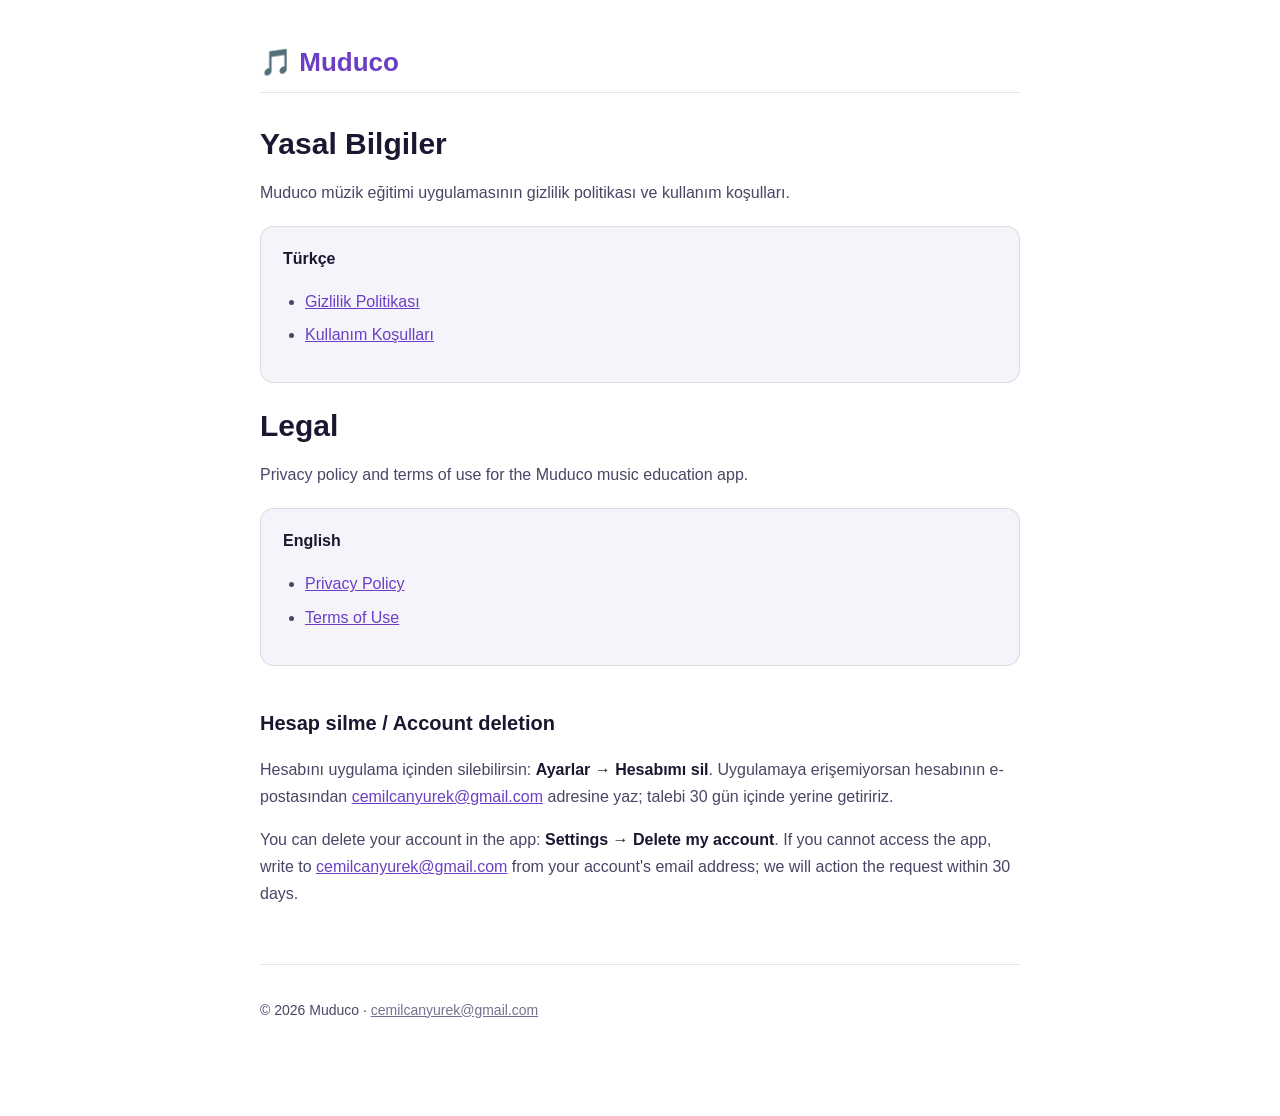
==== index.html @ 8cccd285 "gizlilik metni guncellendi" ====
<!doctype html>
<html lang="tr">
<head>
<meta charset="utf-8">
<meta name="viewport" content="width=device-width, initial-scale=1">
<title>Muduco — Yasal Bilgiler / Legal</title>
<link rel="stylesheet" href="style.css">
</head>
<body>
<div class="wrap">

<header>
  <a class="logo" href="index.html">🎵 Muduco</a>
</header>

<h1>Yasal Bilgiler</h1>
<p>Muduco müzik eğitimi uygulamasının gizlilik politikası ve kullanım koşulları.</p>

<div class="card">
  <p><strong>Türkçe</strong></p>
  <ul>
    <li><a href="gizlilik.html">Gizlilik Politikası</a></li>
    <li><a href="kullanim-kosullari.html">Kullanım Koşulları</a></li>
  </ul>
</div>

<h1>Legal</h1>
<p>Privacy policy and terms of use for the Muduco music education app.</p>

<div class="card">
  <p><strong>English</strong></p>
  <ul>
    <li><a href="privacy.html">Privacy Policy</a></li>
    <li><a href="terms.html">Terms of Use</a></li>
  </ul>
</div>

<h2>Hesap silme / Account deletion</h2>
<p>Hesabını uygulama içinden silebilirsin: <strong>Ayarlar → Hesabımı sil</strong>.
Uygulamaya erişemiyorsan hesabının e-postasından
<a href="mailto:cemilcanyurek@gmail.com?subject=Muduco%20hesap%20silme%20talebi">cemilcanyurek@gmail.com</a>
adresine yaz; talebi 30 gün içinde yerine getiririz.</p>
<p>You can delete your account in the app: <strong>Settings → Delete my account</strong>.
If you cannot access the app, write to
<a href="mailto:cemilcanyurek@gmail.com?subject=Muduco%20account%20deletion%20request">cemilcanyurek@gmail.com</a>
from your account's email address; we will action the request within 30 days.</p>

<footer>
  <p>© 2026 Muduco · <a href="mailto:cemilcanyurek@gmail.com">cemilcanyurek@gmail.com</a></p>
</footer>

</div>
</body>
</html>
---- style.css ----
/* Muduco yasal sayfaları — tek stil dosyası, tüm sayfalar paylaşır. */
:root {
  --bg: #0e0b1a;
  --card: #171233;
  --text: #ece9f5;
  --text2: #b3aecd;
  --text3: #7d7799;
  --accent: #a17ee8;
  --border: rgba(255, 255, 255, 0.1);
}
@media (prefers-color-scheme: light) {
  :root {
    --bg: #ffffff;
    --card: #f6f4fb;
    --text: #1a1730;
    --text2: #4a4566;
    --text3: #767090;
    --accent: #6b3fc4;
    --border: rgba(0, 0, 0, 0.1);
  }
}
* { box-sizing: border-box; }
body {
  margin: 0;
  padding: 0 20px 80px;
  background: var(--bg);
  color: var(--text);
  font: 16px/1.7 -apple-system, BlinkMacSystemFont, "Segoe UI", Roboto, Helvetica, Arial, sans-serif;
  -webkit-text-size-adjust: 100%;
}
.wrap { max-width: 760px; margin: 0 auto; }
header { padding: 40px 0 8px; border-bottom: 1px solid var(--border); margin-bottom: 32px; }
.logo { font-size: 26px; font-weight: 800; color: var(--accent); text-decoration: none; }
.langs { float: right; font-size: 14px; padding-top: 10px; }
.langs a { color: var(--text3); text-decoration: none; }
.langs a:hover, .langs a[aria-current] { color: var(--accent); }
h1 { font-size: 30px; line-height: 1.25; margin: 24px 0 6px; }
h2 { font-size: 20px; margin: 40px 0 10px; }
h3 { font-size: 16px; margin: 24px 0 6px; color: var(--text2); }
.updated { color: var(--text3); font-size: 14px; margin: 0 0 8px; }
p, li { color: var(--text2); }
strong { color: var(--text); }
a { color: var(--accent); }
ul { padding-left: 22px; }
li { margin: 6px 0; }
.card {
  background: var(--card);
  border: 1px solid var(--border);
  border-radius: 14px;
  padding: 18px 22px;
  margin: 20px 0;
}
.card p:first-child { margin-top: 0; }
.card p:last-child { margin-bottom: 0; }
table { width: 100%; border-collapse: collapse; margin: 16px 0; font-size: 15px; }
th, td { text-align: left; padding: 10px 12px; border-bottom: 1px solid var(--border); vertical-align: top; }
th { color: var(--text); font-weight: 700; }
td { color: var(--text2); }
.scroll { overflow-x: auto; }
footer {
  margin-top: 56px; padding-top: 20px;
  border-top: 1px solid var(--border);
  color: var(--text3); font-size: 14px;
}
footer a { color: var(--text3); }
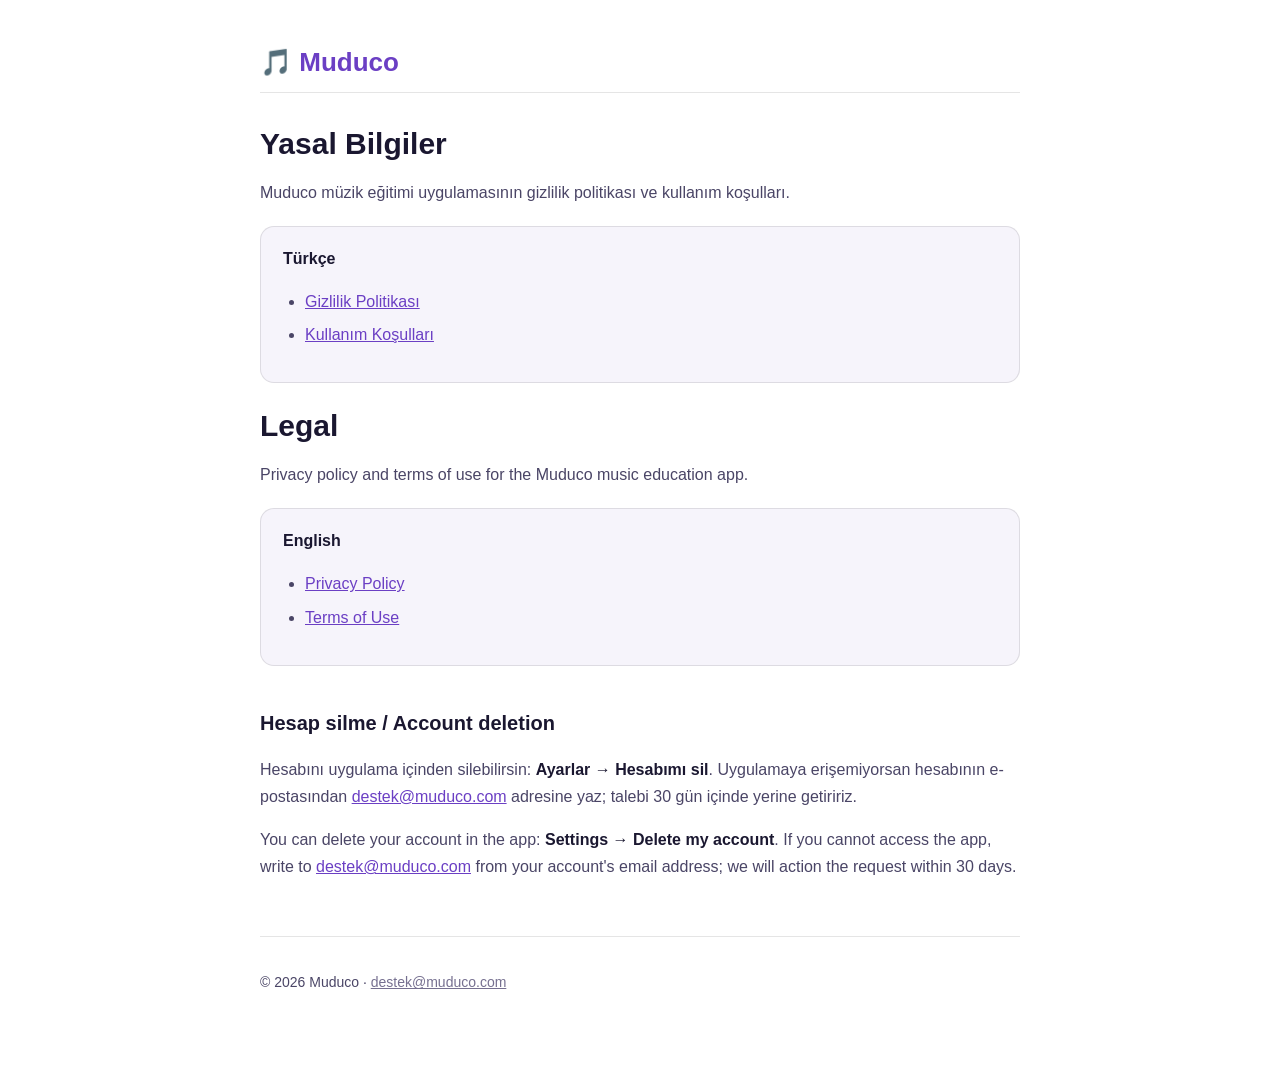
==== commit 5eef34b8: "Iletisim adresi destek@muduco.com Co-Authored-By: Claude Opus 5.5 <noreply@anthropic.com>" ====
--- a/index.html
+++ b/index.html
@@ -38,15 +38,15 @@
 <h2>Hesap silme / Account deletion</h2>
 <p>Hesabını uygulama içinden silebilirsin: <strong>Ayarlar → Hesabımı sil</strong>.
 Uygulamaya erişemiyorsan hesabının e-postasından
-<a href="mailto:cemilcanyurek@gmail.com?subject=Muduco%20hesap%20silme%20talebi">cemilcanyurek@gmail.com</a>
+<a href="mailto:destek@muduco.com?subject=Muduco%20hesap%20silme%20talebi">destek@muduco.com</a>
 adresine yaz; talebi 30 gün içinde yerine getiririz.</p>
 <p>You can delete your account in the app: <strong>Settings → Delete my account</strong>.
 If you cannot access the app, write to
-<a href="mailto:cemilcanyurek@gmail.com?subject=Muduco%20account%20deletion%20request">cemilcanyurek@gmail.com</a>
+<a href="mailto:destek@muduco.com?subject=Muduco%20account%20deletion%20request">destek@muduco.com</a>
 from your account's email address; we will action the request within 30 days.</p>
 
 <footer>
-  <p>© 2026 Muduco · <a href="mailto:cemilcanyurek@gmail.com">cemilcanyurek@gmail.com</a></p>
+  <p>© 2026 Muduco · <a href="mailto:destek@muduco.com">destek@muduco.com</a></p>
 </footer>
 
 </div>
